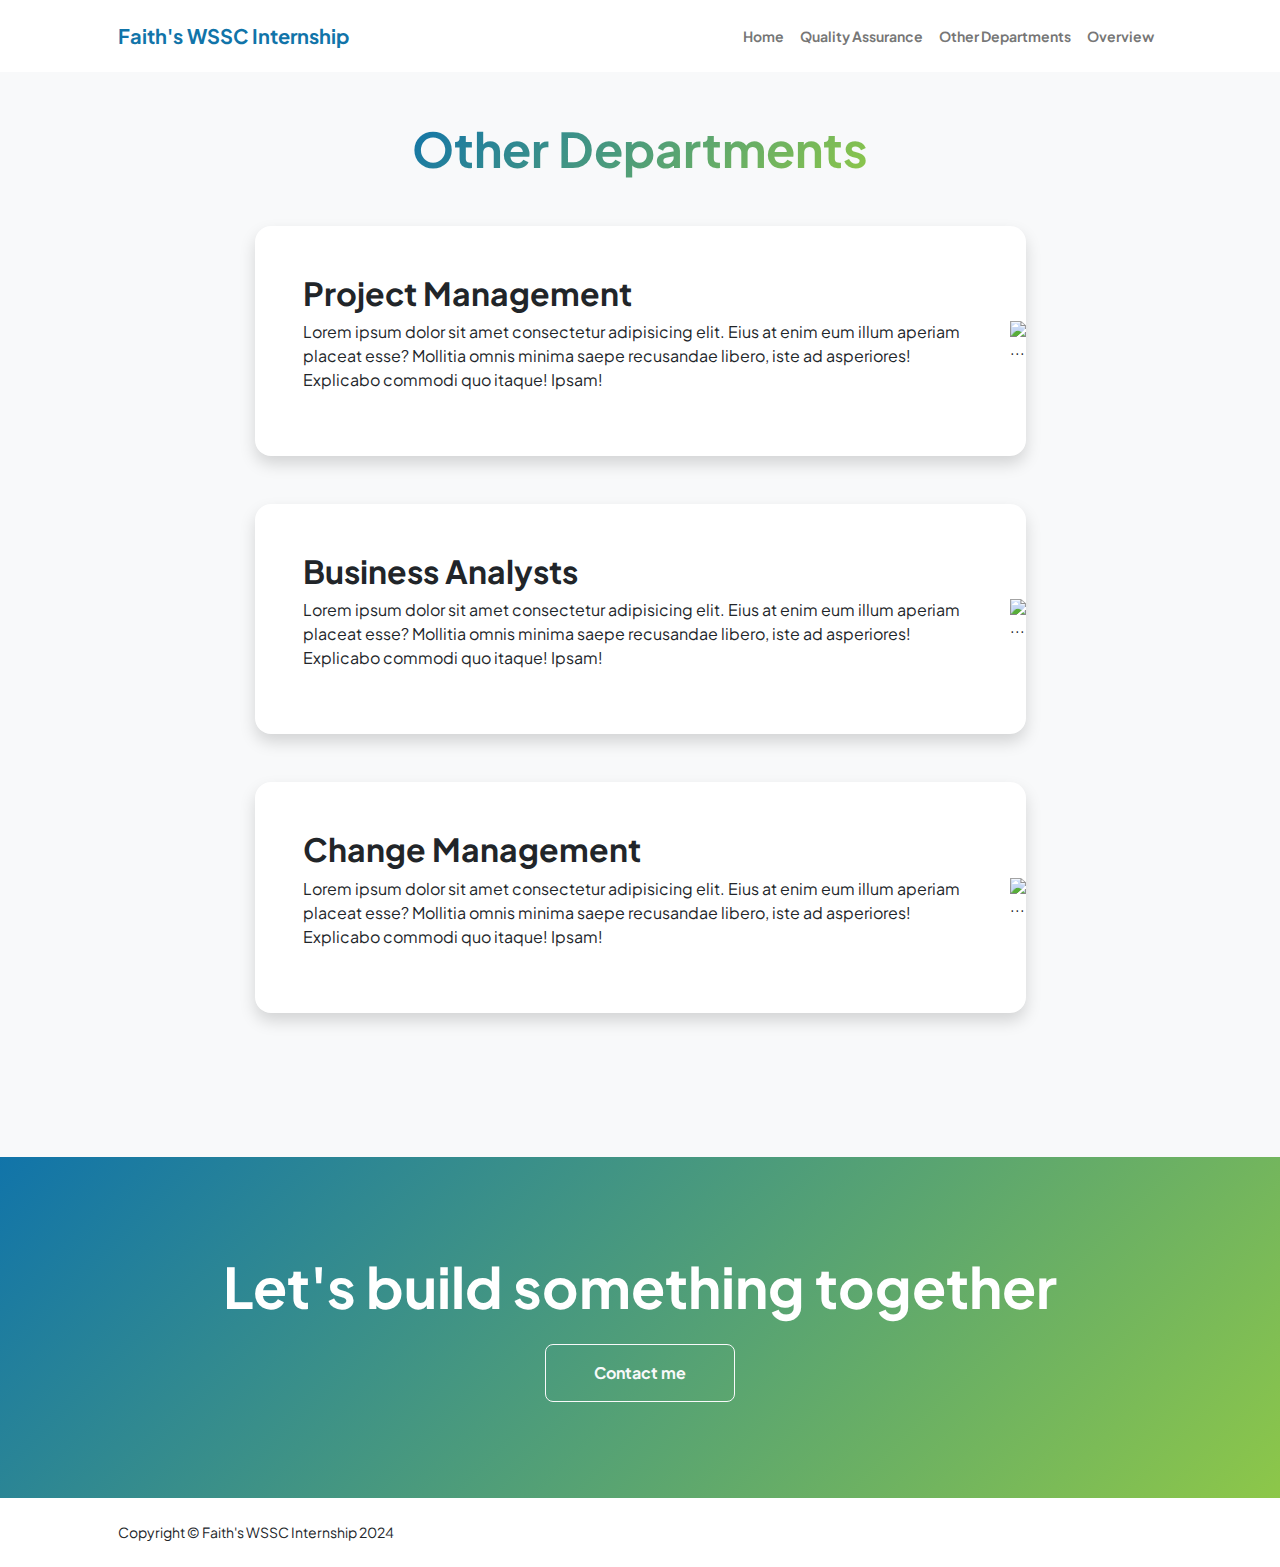
==== other.html @ 0c13ea8a "initial commit" ====
<!DOCTYPE html>
<html lang="en">
    <head>
        <meta charset="utf-8" />
        <meta name="viewport" content="width=device-width, initial-scale=1, shrink-to-fit=no" />
        <meta name="description" content="" />
        <meta name="author" content="" />
        <title>Modern Business - Start Bootstrap Template</title>
        <!-- Favicon-->
        <link rel="icon" type="image/x-icon" href="assets/favicon.ico" />
        <!-- Custom Google font-->
        <link rel="preconnect" href="https://fonts.googleapis.com" />
        <link rel="preconnect" href="https://fonts.gstatic.com" crossorigin />
        <link href="https://fonts.googleapis.com/css2?family=Plus+Jakarta+Sans:wght@100;200;300;400;500;600;700;800;900&amp;display=swap" rel="stylesheet" />
        <!-- Bootstrap icons-->
        <link href="https://cdn.jsdelivr.net/npm/bootstrap-icons@1.8.1/font/bootstrap-icons.css" rel="stylesheet" />
        <!-- Core theme CSS (includes Bootstrap)-->
        <link href="css/styles.css" rel="stylesheet" />
    </head>
    <body class="d-flex flex-column h-100 bg-light">
        <main class="flex-shrink-0">
            <!-- Navigation-->
            <nav class="navbar navbar-expand-lg navbar-light bg-white py-3">
                <div class="container px-5">
                    <a class="navbar-brand" href="index.html"><span class="fw-bolder text-primary">Faith's WSSC Internship</span></a>
                    <button class="navbar-toggler" type="button" data-bs-toggle="collapse" data-bs-target="#navbarSupportedContent" aria-controls="navbarSupportedContent" aria-expanded="false" aria-label="Toggle navigation"><span class="navbar-toggler-icon"></span></button>
                    <div class="collapse navbar-collapse" id="navbarSupportedContent">
                        <ul class="navbar-nav ms-auto mb-2 mb-lg-0 small fw-bolder">
                            <li class="nav-item"><a class="nav-link" href="index.html">Home</a></li>
                            <li class="nav-item"><a class="nav-link" href="qa.html">Quality Assurance</a></li>
                            <li class="nav-item"><a class="nav-link" href="other.html">Other Departments</a></li>
                            <li class="nav-item"><a class="nav-link" href="overview.html">Overview</a></li>
                        </ul>
                    </div>
                </div>
            </nav>
            <!-- Projects Section-->
            <section class="py-5">
                <div class="container px-5 mb-5">
                    <div class="text-center mb-5">
                        <h1 class="display-5 fw-bolder mb-0"><span class="text-gradient d-inline">Other Departments</span></h1>
                    </div>
                    <div class="row gx-5 justify-content-center">
                        <div class="col-lg-11 col-xl-9 col-xxl-8">
                            <!-- Project Card 1-->
                            <div class="card overflow-hidden shadow rounded-4 border-0 mb-5">
                                <div class="card-body p-0">
                                    <div class="d-flex align-items-center">
                                        <div class="p-5">
                                            <h2 class="fw-bolder">Project Management</h2>
                                            <p>Lorem ipsum dolor sit amet consectetur adipisicing elit. Eius at enim eum illum aperiam placeat esse? Mollitia omnis minima saepe recusandae libero, iste ad asperiores! Explicabo commodi quo itaque! Ipsam!</p>
                                        </div>
                                        <img class="img-fluid" src="https://dummyimage.com/300x400/343a40/6c757d" alt="..." />
                                    </div>
                                </div>
                            </div>
                            <!-- Project Card 2-->
                            <div class="card overflow-hidden shadow rounded-4 border-0 mb-5">
                                <div class="card-body p-0">
                                    <div class="d-flex align-items-center">
                                        <div class="p-5">
                                            <h2 class="fw-bolder">Business Analysts</h2>
                                            <p>Lorem ipsum dolor sit amet consectetur adipisicing elit. Eius at enim eum illum aperiam placeat esse? Mollitia omnis minima saepe recusandae libero, iste ad asperiores! Explicabo commodi quo itaque! Ipsam!</p>
                                        </div>
                                        <img class="img-fluid" src="https://dummyimage.com/300x400/343a40/6c757d" alt="..." />
                                    </div>
                                </div>
                            </div>
                            <!-- Project Card 3-->
                            <div class="card overflow-hidden shadow rounded-4 border-0 mb-5">
                                <div class="card-body p-0">
                                    <div class="d-flex align-items-center">
                                        <div class="p-5">
                                            <h2 class="fw-bolder">Change Management</h2>
                                            <p>Lorem ipsum dolor sit amet consectetur adipisicing elit. Eius at enim eum illum aperiam placeat esse? Mollitia omnis minima saepe recusandae libero, iste ad asperiores! Explicabo commodi quo itaque! Ipsam!</p>
                                        </div>
                                        <img class="img-fluid" src="https://dummyimage.com/300x400/343a40/6c757d" alt="..." />
                                    </div>
                                </div>
                            </div>
                        </div>
                    </div>
                </div>
            </section>
            <!-- Call to action section-->
            <section class="py-5 bg-gradient-primary-to-secondary text-white">
                <div class="container px-5 my-5">
                    <div class="text-center">
                        <h2 class="display-4 fw-bolder mb-4">Let's build something together</h2>
                        <a class="btn btn-outline-light btn-lg px-5 py-3 fs-6 fw-bolder" href="contact.html">Contact me</a>
                    </div>
                </div>
            </section>
        </main>
        <!-- Footer-->
        <footer class="bg-white py-4 mt-auto">
            <div class="container px-5">
                <div class="row align-items-center justify-content-between flex-column flex-sm-row">
                    <div class="col-auto"><div class="small m-0">Copyright &copy; Faith's WSSC Internship 2024</div></div>
                </div>
            </div>
        </footer>
        <!-- Bootstrap core JS-->
        <script src="https://cdn.jsdelivr.net/npm/bootstrap@5.2.3/dist/js/bootstrap.bundle.min.js"></script>
        <!-- Core theme JS-->
        <script src="js/scripts.js"></script>
    </body>
</html>
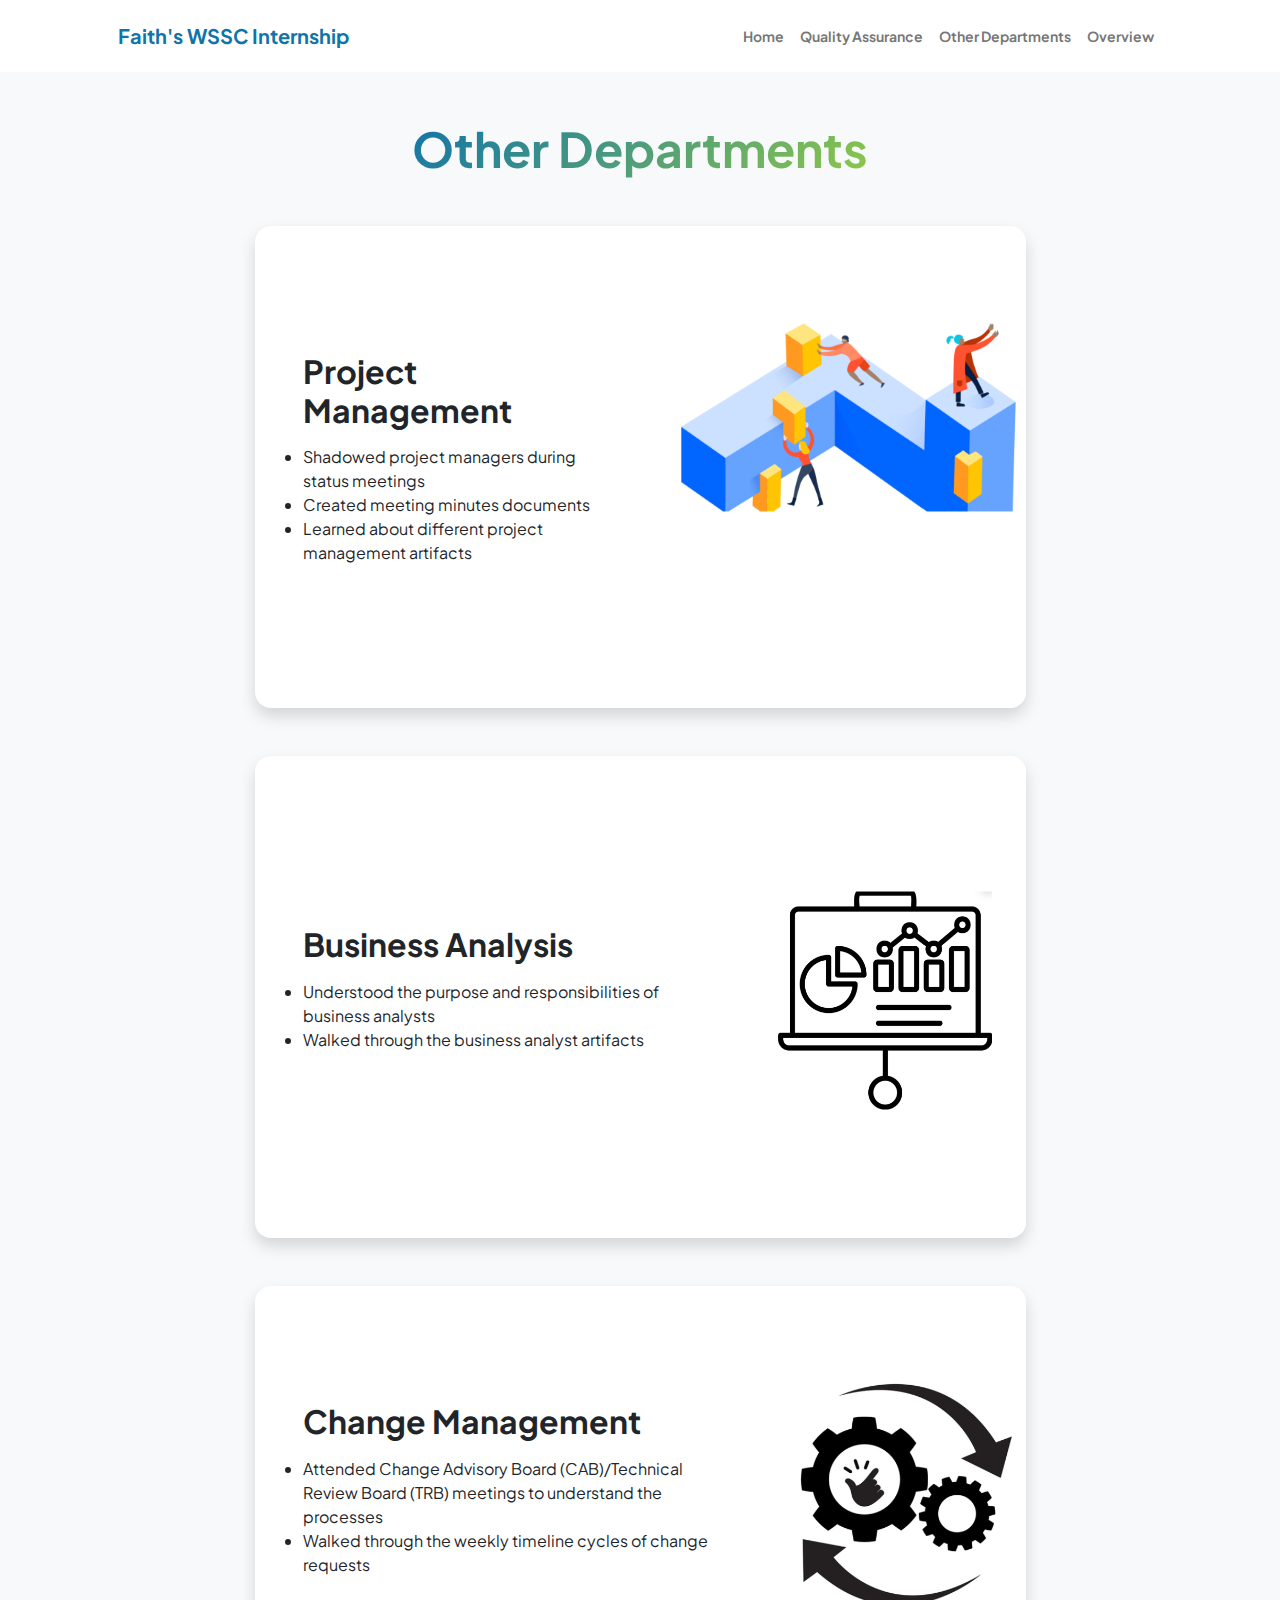
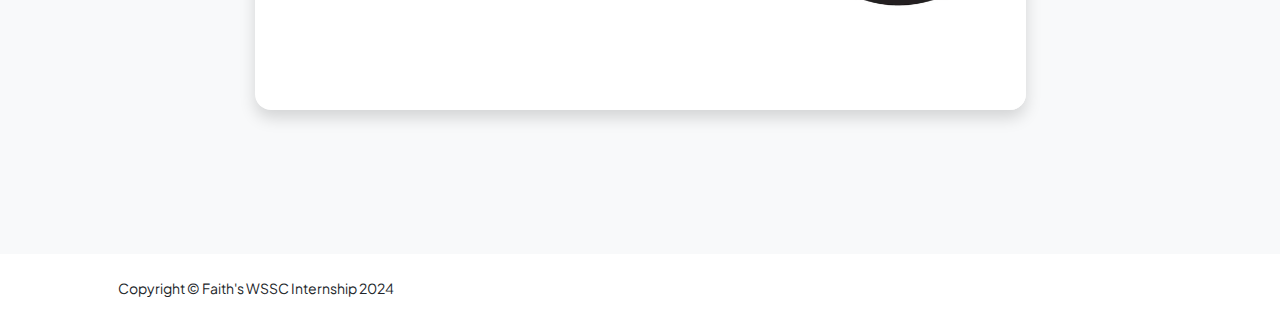
==== commit 36e511e6: "initial commit" ====
--- a/other.html
+++ b/other.html
@@ -48,9 +48,11 @@
                                     <div class="d-flex align-items-center">
                                         <div class="p-5">
                                             <h2 class="fw-bolder">Project Management</h2>
-                                            <p>Lorem ipsum dolor sit amet consectetur adipisicing elit. Eius at enim eum illum aperiam placeat esse? Mollitia omnis minima saepe recusandae libero, iste ad asperiores! Explicabo commodi quo itaque! Ipsam!</p>
+                                            <p><li>Shadowed project managers during status meetings</li>
+                                                <li>Created meeting minutes documents</li>
+                                                <li>Learned about different project management artifacts</li></p>
                                         </div>
-                                        <img class="img-fluid" src="https://dummyimage.com/300x400/343a40/6c757d" alt="..." />
+                                        <img class="img-fluid" src="assets/Screenshot 2024-07-30 at 1.23.06 PM.png" alt="..." />
                                     </div>
                                 </div>
                             </div>
@@ -59,10 +61,12 @@
                                 <div class="card-body p-0">
                                     <div class="d-flex align-items-center">
                                         <div class="p-5">
-                                            <h2 class="fw-bolder">Business Analysts</h2>
-                                            <p>Lorem ipsum dolor sit amet consectetur adipisicing elit. Eius at enim eum illum aperiam placeat esse? Mollitia omnis minima saepe recusandae libero, iste ad asperiores! Explicabo commodi quo itaque! Ipsam!</p>
+                                            <h2 class="fw-bolder">Business Analysis</h2>
+                                            <p><li>Understood the purpose and responsibilities of business analysts</li>
+                                                <li>Walked through the business analyst artifacts</li>
+                                                </p>
                                         </div>
-                                        <img class="img-fluid" src="https://dummyimage.com/300x400/343a40/6c757d" alt="..." />
+                                        <img class="img-fluid" src="assets/Screenshot 2024-07-30 at 1.26.41 PM.png" alt="..." />
                                     </div>
                                 </div>
                             </div>
@@ -72,9 +76,10 @@
                                     <div class="d-flex align-items-center">
                                         <div class="p-5">
                                             <h2 class="fw-bolder">Change Management</h2>
-                                            <p>Lorem ipsum dolor sit amet consectetur adipisicing elit. Eius at enim eum illum aperiam placeat esse? Mollitia omnis minima saepe recusandae libero, iste ad asperiores! Explicabo commodi quo itaque! Ipsam!</p>
+                                            <p><li>Attended Change Advisory Board (CAB)/Technical Review Board (TRB) meetings to understand the processes</li>
+                                                <li>Walked through the weekly timeline cycles of change requests</li></p>
                                         </div>
-                                        <img class="img-fluid" src="https://dummyimage.com/300x400/343a40/6c757d" alt="..." />
+                                        <img class="img-fluid" src="assets/Screenshot 2024-07-30 at 1.28.48 PM.png" alt="..." />
                                     </div>
                                 </div>
                             </div>
@@ -83,14 +88,14 @@
                 </div>
             </section>
             <!-- Call to action section-->
-            <section class="py-5 bg-gradient-primary-to-secondary text-white">
+            <!-- <section class="py-5 bg-gradient-primary-to-secondary text-white">
                 <div class="container px-5 my-5">
                     <div class="text-center">
                         <h2 class="display-4 fw-bolder mb-4">Let's build something together</h2>
                         <a class="btn btn-outline-light btn-lg px-5 py-3 fs-6 fw-bolder" href="contact.html">Contact me</a>
                     </div>
                 </div>
-            </section>
+            </section> -->
         </main>
         <!-- Footer-->
         <footer class="bg-white py-4 mt-auto">
